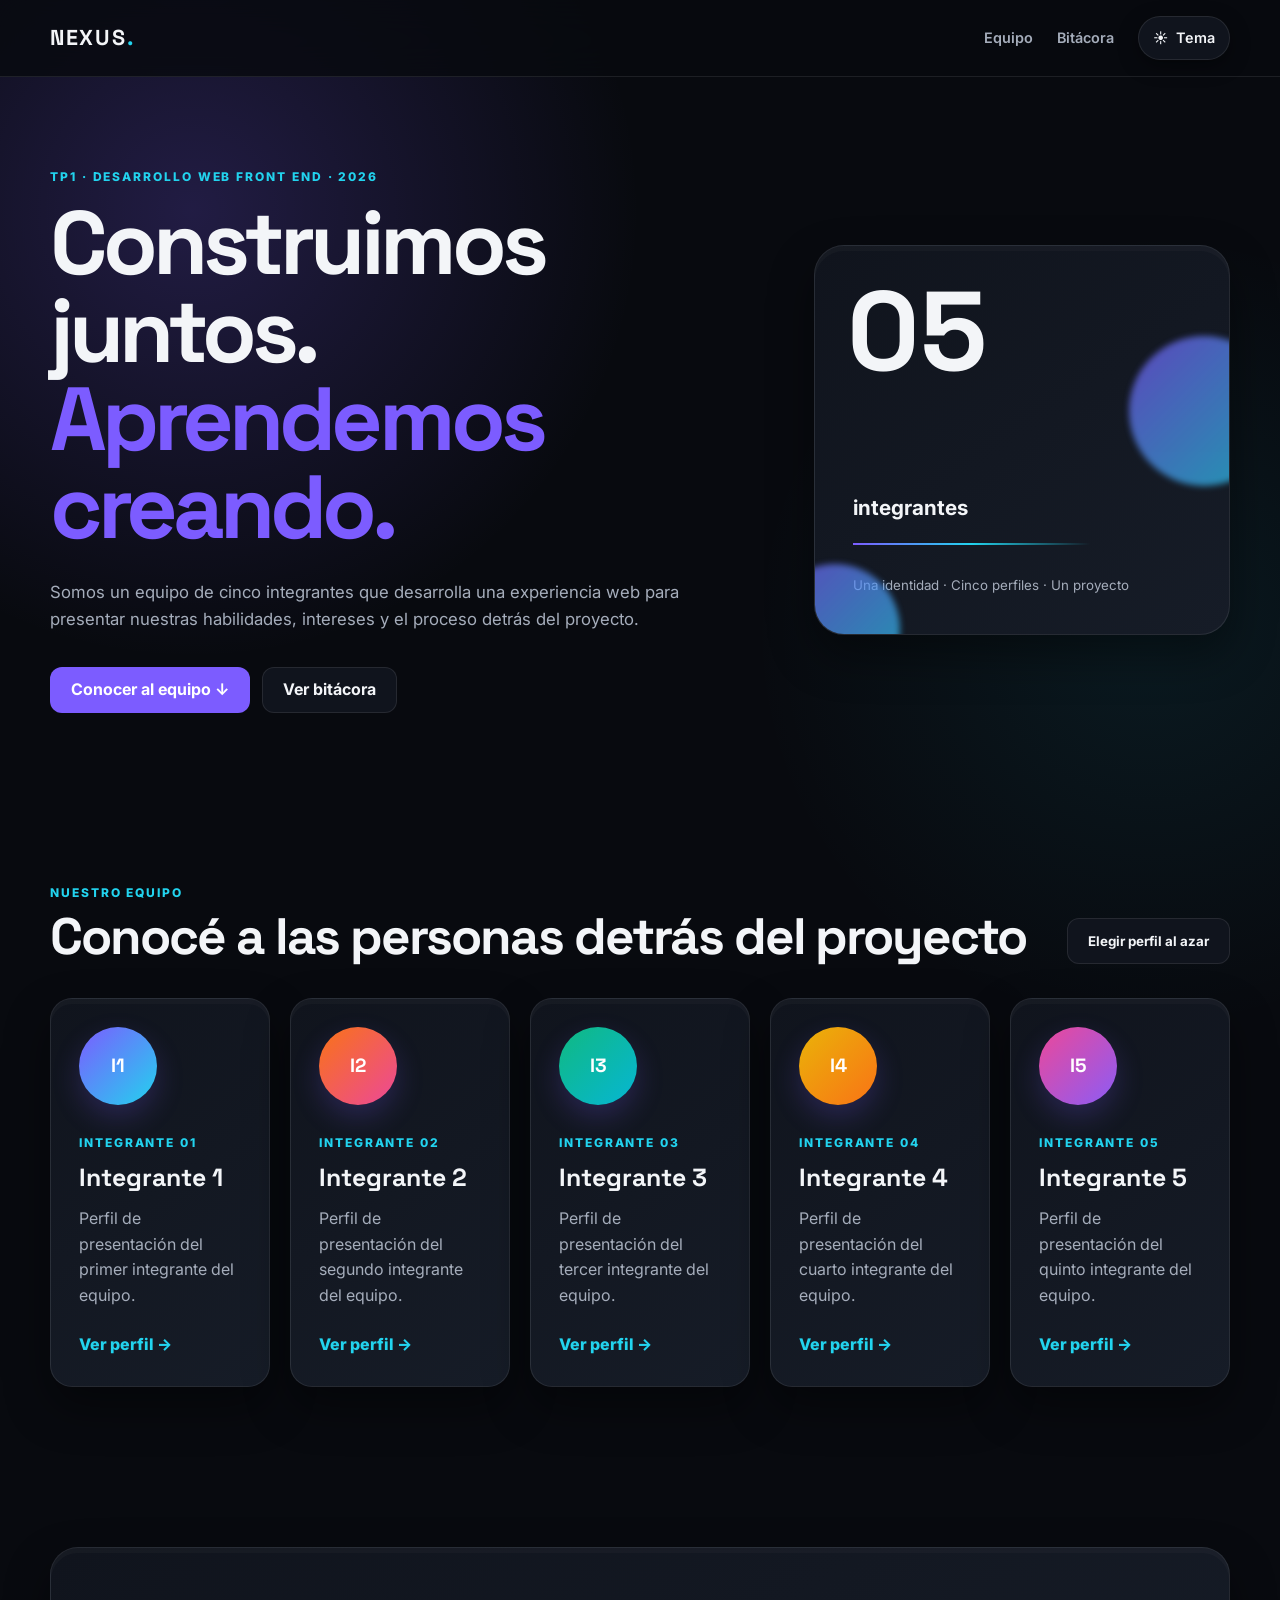
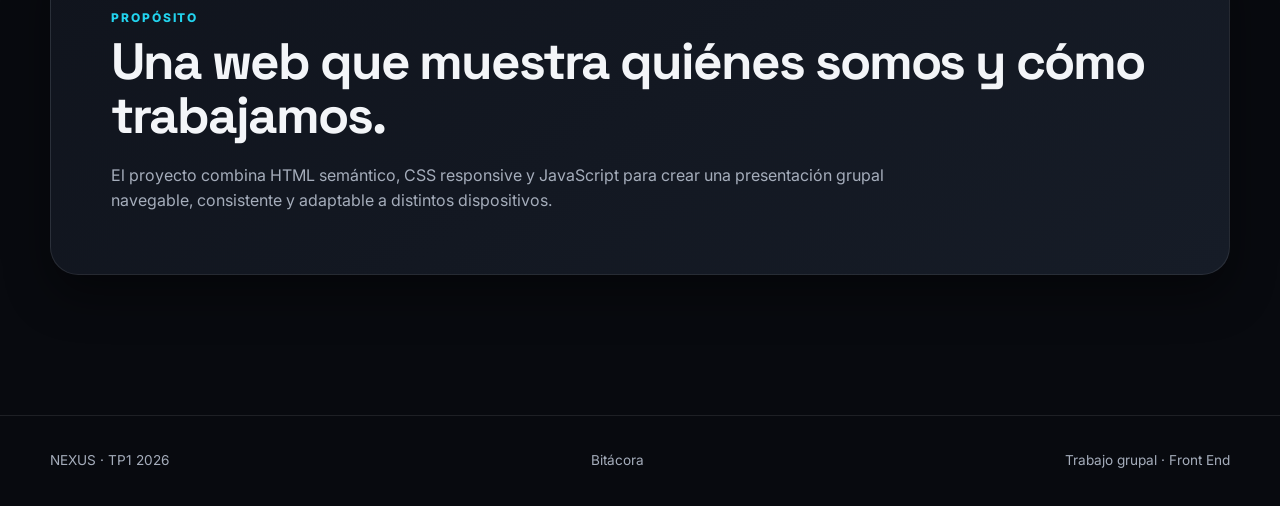
==== index.html @ 94925062 "Subiendo archivos" ====
<!DOCTYPE html>
<html lang="es">
<head>
    <meta charset="UTF-8">
    <meta name="viewport" content="width=device-width, initial-scale=1.0">
    <meta name="description" content="Portada del equipo para el Trabajo Práctico Grupal 1 - Desarrollo de Sistemas Web Front End.">
    <title>Equipo Nexus | TP1 Front End</title>
    <link rel="preconnect" href="https://fonts.googleapis.com">
    <link rel="preconnect" href="https://fonts.gstatic.com" crossorigin>
    <link href="https://fonts.googleapis.com/css2?family=Inter:wght@400;500;600;700;800&family=Space+Grotesk:wght@500;600;700&display=swap" rel="stylesheet">
    <link rel="stylesheet" href="css/styles.css">
    <script src="js/script.js" defer></script>
</head>
<body>
    <header class="site-header">
        <nav class="navbar container" aria-label="Navegación principal">
            <a class="brand" href="index.html">NEXUS<span>.</span></a>
            <div class="nav-links">
                <a href="#equipo">Equipo</a>
                <a href="bitacora.html">Bitácora</a>
                <button class="theme-toggle" type="button" aria-label="Cambiar tema">
                    <span class="theme-icon">☀</span>
                    <span>Tema</span>
                </button>
            </div>
        </nav>
    </header>

    <main>
        <section class="hero container">
            <div class="hero-copy">
                <p class="eyebrow">TP1 · DESARROLLO WEB FRONT END · 2026</p>
                <h1>Construimos juntos.<br><span>Aprendemos creando.</span></h1>
                <p class="hero-text">
                    Somos un equipo de cinco integrantes que desarrolla una experiencia web
                    para presentar nuestras habilidades, intereses y el proceso detrás del proyecto.
                </p>
                <div class="hero-actions">
                    <a class="btn btn-primary" href="#equipo">Conocer al equipo ↓</a>
                    <a class="btn btn-secondary" href="bitacora.html">Ver bitácora</a>
                </div>
            </div>

            <div class="hero-card card-3d">
                <div class="orb orb-one"></div>
                <div class="orb orb-two"></div>
                <span class="hero-number">05</span>
                <p>integrantes</p>
                <div class="hero-line"></div>
                <small>Una identidad · Cinco perfiles · Un proyecto</small>
            </div>
        </section>

        <section class="section container" id="equipo">
            <div class="section-heading">
                <div>
                    <p class="eyebrow">NUESTRO EQUIPO</p>
                    <h2>Conocé a las personas detrás del proyecto</h2>
                </div>
                <button id="random-profile" class="btn btn-secondary" type="button">Elegir perfil al azar</button>
            </div>

            <div class="team-grid">
                <article class="profile-card card-3d">
                    <div class="avatar avatar-1">I1</div>
                    <p class="role">INTEGRANTE 01</p>
                    <h3>Integrante 1</h3>
                    <p>Perfil de presentación del primer integrante del equipo.</p>
                    <a class="card-link" href="integrante1.html">Ver perfil →</a>
                </article>

                <article class="profile-card card-3d">
                    <div class="avatar avatar-2">I2</div>
                    <p class="role">INTEGRANTE 02</p>
                    <h3>Integrante 2</h3>
                    <p>Perfil de presentación del segundo integrante del equipo.</p>
                    <a class="card-link" href="integrante2.html">Ver perfil →</a>
                </article>

                <article class="profile-card card-3d">
                    <div class="avatar avatar-3">I3</div>
                    <p class="role">INTEGRANTE 03</p>
                    <h3>Integrante 3</h3>
                    <p>Perfil de presentación del tercer integrante del equipo.</p>
                    <a class="card-link" href="integrante3.html">Ver perfil →</a>
                </article>

                <article class="profile-card card-3d">
                    <div class="avatar avatar-4">I4</div>
                    <p class="role">INTEGRANTE 04</p>
                    <h3>Integrante 4</h3>
                    <p>Perfil de presentación del cuarto integrante del equipo.</p>
                    <a class="card-link" href="integrante4.html">Ver perfil →</a>
                </article>

                <article class="profile-card card-3d">
                    <div class="avatar avatar-5">I5</div>
                    <p class="role">INTEGRANTE 05</p>
                    <h3>Integrante 5</h3>
                    <p>Perfil de presentación del quinto integrante del equipo.</p>
                    <a class="card-link" href="integrante5.html">Ver perfil →</a>
                </article>
            </div>
        </section>

        <section class="section container">
            <div class="info-card card-3d">
                <p class="eyebrow">PROPÓSITO</p>
                <h2>Una web que muestra quiénes somos y cómo trabajamos.</h2>
                <p>
                    El proyecto combina HTML semántico, CSS responsive y JavaScript para crear
                    una presentación grupal navegable, consistente y adaptable a distintos dispositivos.
                </p>
            </div>
        </section>
    </main>

    <footer class="site-footer">
        <div class="container footer-content">
            <span>NEXUS · TP1 2026</span>
            <a href="bitacora.html">Bitácora</a>
            <span>Trabajo grupal · Front End</span>
        </div>
    </footer>
</body>
</html>
---- css/styles.css ----
:root {
    --bg: #080a0f;
    --surface: #10141d;
    --surface-2: #161c27;
    --text: #f3f5f8;
    --muted: #a5adbb;
    --accent: #7c5cff;
    --accent-2: #22d3ee;
    --border: rgba(255,255,255,.09);
    --shadow: rgba(0,0,0,.42);
    --glow: rgba(124,92,255,.22);
}

body.light-theme {
    --bg: #f1f3f7;
    --surface: #ffffff;
    --surface-2: #e9edf4;
    --text: #141923;
    --muted: #5e6775;
    --accent: #6046d9;
    --accent-2: #0891b2;
    --border: rgba(20,25,35,.10);
    --shadow: rgba(33,41,55,.16);
    --glow: rgba(96,70,217,.16);
}

* {
    box-sizing: border-box;
    margin: 0;
    padding: 0;
}

html {
    scroll-behavior: smooth;
}

body {
    min-height: 100vh;
    background:
        radial-gradient(circle at 15% 10%, var(--glow), transparent 28rem),
        radial-gradient(circle at 90% 30%, rgba(34,211,238,.08), transparent 25rem),
        var(--bg);
    color: var(--text);
    font-family: "Inter", sans-serif;
    line-height: 1.6;
    transition: background .35s ease, color .35s ease;
}

a {
    color: inherit;
    text-decoration: none;
}

button,
a {
    -webkit-tap-highlight-color: transparent;
}

.container {
    width: min(1180px, calc(100% - 40px));
    margin-inline: auto;
}

.site-header {
    position: sticky;
    top: 0;
    z-index: 50;
    border-bottom: 1px solid var(--border);
    background: color-mix(in srgb, var(--bg) 82%, transparent);
    backdrop-filter: blur(18px);
}

.navbar {
    min-height: 76px;
    display: flex;
    align-items: center;
    justify-content: space-between;
    gap: 20px;
}

.brand {
    font-family: "Space Grotesk", sans-serif;
    font-size: 1.35rem;
    font-weight: 700;
    letter-spacing: .08em;
}

.brand span {
    color: var(--accent-2);
}

.nav-links {
    display: flex;
    align-items: center;
    gap: 24px;
    color: var(--muted);
    font-size: .9rem;
    font-weight: 600;
}

.nav-links a {
    transition: color .2s ease;
}

.nav-links a:hover {
    color: var(--text);
}

.theme-toggle {
    border: 1px solid var(--border);
    background: var(--surface);
    color: var(--text);
    border-radius: 999px;
    padding: 9px 14px;
    cursor: pointer;
    display: flex;
    gap: 8px;
    align-items: center;
    font: inherit;
    box-shadow: 0 6px 20px var(--shadow);
    transition: transform .2s ease, box-shadow .2s ease;
}

.theme-toggle:hover {
    transform: translateY(-2px);
    box-shadow: 0 10px 28px var(--shadow);
}

.hero {
    min-height: 650px;
    display: grid;
    grid-template-columns: 1.25fr .75fr;
    align-items: center;
    gap: 70px;
    padding-block: 90px;
}

.eyebrow,
.role {
    color: var(--accent-2);
    font-size: .75rem;
    font-weight: 800;
    letter-spacing: .16em;
}

.hero h1,
.page-hero h1,
.profile-intro h1 {
    margin-top: 14px;
    font-family: "Space Grotesk", sans-serif;
    font-size: clamp(3rem, 7vw, 6rem);
    line-height: .98;
    letter-spacing: -.055em;
}

.hero h1 span {
    color: var(--accent);
}

.hero-text,
.page-hero > p:last-child,
.profile-description {
    max-width: 650px;
    margin-top: 28px;
    color: var(--muted);
    font-size: 1.05rem;
}

.hero-actions,
.profile-nav {
    display: flex;
    flex-wrap: wrap;
    gap: 12px;
    margin-top: 34px;
}

.btn {
    display: inline-flex;
    justify-content: center;
    align-items: center;
    min-height: 46px;
    padding: 0 20px;
    border-radius: 12px;
    border: 1px solid var(--border);
    font-weight: 700;
    cursor: pointer;
    font-family: inherit;
    transition: transform .2s ease, box-shadow .2s ease, background .2s ease;
}

.btn:hover {
    transform: translateY(-3px);
    box-shadow: 0 12px 30px var(--shadow);
}

.btn-primary {
    background: var(--accent);
    color: white;
    border-color: transparent;
}

.btn-secondary {
    background: var(--surface);
    color: var(--text);
}

.card-3d {
    border: 1px solid var(--border);
    background: linear-gradient(145deg, var(--surface), var(--surface-2));
    box-shadow:
        0 20px 45px var(--shadow),
        0 5px 0 rgba(255,255,255,.025) inset;
    transition:
        transform .3s cubic-bezier(.2,.8,.2,1),
        box-shadow .3s ease,
        border-color .3s ease;
    animation: cardEntrance .7s ease both;
}

.card-3d:hover {
    transform: translateY(-9px) rotateX(1deg) rotateY(-1deg);
    box-shadow:
        0 32px 60px var(--shadow),
        0 0 35px var(--glow);
    border-color: color-mix(in srgb, var(--accent) 45%, var(--border));
}

@keyframes cardEntrance {
    from {
        opacity: 0;
        transform: translateY(24px);
    }
    to {
        opacity: 1;
        transform: translateY(0);
    }
}

.hero-card {
    min-height: 390px;
    padding: 38px;
    position: relative;
    overflow: hidden;
    display: flex;
    flex-direction: column;
    justify-content: flex-end;
    border-radius: 30px;
    transform: rotate(2deg);
}

.hero-card:hover {
    transform: translateY(-9px) rotate(0deg);
}

.hero-number {
    position: absolute;
    top: 30px;
    left: 32px;
    font-family: "Space Grotesk", sans-serif;
    font-size: 7rem;
    font-weight: 700;
    line-height: 1;
}

.hero-card p {
    font-size: 1.3rem;
    font-weight: 700;
}

.hero-card small {
    color: var(--muted);
    margin-top: 12px;
}

.hero-line {
    width: 70%;
    height: 2px;
    margin: 18px 0;
    background: linear-gradient(90deg, var(--accent), var(--accent-2), transparent);
}

.orb {
    position: absolute;
    width: 150px;
    height: 150px;
    border-radius: 50%;
    filter: blur(3px);
    opacity: .7;
    background: linear-gradient(135deg, var(--accent), var(--accent-2));
    animation: float 5s ease-in-out infinite;
}

.orb-one {
    top: 90px;
    right: -50px;
}

.orb-two {
    bottom: -60px;
    left: -45px;
    width: 130px;
    height: 130px;
    animation-delay: -2s;
}

@keyframes float {
    50% { transform: translateY(-18px) scale(1.06); }
}

.section {
    padding-block: 80px;
}

.section-heading {
    display: flex;
    align-items: end;
    justify-content: space-between;
    gap: 30px;
    margin-bottom: 34px;
}

.section h2,
.info-card h2 {
    margin-top: 8px;
    font-family: "Space Grotesk", sans-serif;
    font-size: clamp(2rem, 4vw, 3.4rem);
    line-height: 1.05;
    letter-spacing: -.04em;
}

.team-grid {
    display: grid;
    grid-template-columns: repeat(3, 1fr);
    gap: 20px;
}

.profile-card {
    min-height: 330px;
    border-radius: 22px;
    padding: 28px;
    display: flex;
    flex-direction: column;
    align-items: flex-start;
}

.profile-card:nth-child(4),
.profile-card:nth-child(5) {
    grid-column: span 1;
}

.avatar,
.large-avatar {
    display: grid;
    place-items: center;
    flex-shrink: 0;
    border-radius: 50%;
    background: linear-gradient(135deg, var(--accent), var(--accent-2));
    color: white;
    font-family: "Space Grotesk", sans-serif;
    font-weight: 800;
    box-shadow: 0 12px 28px var(--glow);
}

.avatar {
    width: 78px;
    height: 78px;
    font-size: 1.2rem;
    margin-bottom: 28px;
}

.avatar-2 { background: linear-gradient(135deg, #f97316, #ec4899); }
.avatar-3 { background: linear-gradient(135deg, #10b981, #06b6d4); }
.avatar-4 { background: linear-gradient(135deg, #eab308, #f97316); }
.avatar-5 { background: linear-gradient(135deg, #ec4899, #8b5cf6); }

.profile-card h3 {
    margin: 6px 0 8px;
    font-family: "Space Grotesk", sans-serif;
    font-size: 1.55rem;
}

.profile-card > p:not(.role) {
    color: var(--muted);
}

.card-link {
    margin-top: auto;
    padding-top: 24px;
    color: var(--accent-2);
    font-weight: 800;
}

.info-card {
    border-radius: 28px;
    padding: clamp(28px, 5vw, 60px);
}

.info-card > p:last-child {
    max-width: 780px;
    margin-top: 20px;
    color: var(--muted);
}

.site-footer {
    margin-top: 60px;
    border-top: 1px solid var(--border);
}

.footer-content {
    min-height: 90px;
    display: flex;
    align-items: center;
    justify-content: space-between;
    gap: 20px;
    color: var(--muted);
    font-size: .85rem;
}

.footer-content a:hover {
    color: var(--text);
}

.profile-hero {
    min-height: 580px;
    display: grid;
    grid-template-columns: 1fr .8fr;
    align-items: center;
    gap: 70px;
    padding-block: 90px;
}

.back-link {
    display: inline-block;
    color: var(--accent-2);
    font-weight: 700;
    margin-bottom: 42px;
}

.large-avatar {
    width: 100px;
    height: 100px;
    font-size: 1.5rem;
    margin: 0 0 24px;
}

.profile-data {
    border-radius: 24px;
    padding: 30px;
}

.data-row {
    padding: 22px 0;
    display: flex;
    justify-content: space-between;
    gap: 20px;
    border-bottom: 1px solid var(--border);
}

.data-row:last-child {
    border-bottom: 0;
}

.data-row span {
    color: var(--muted);
}

.data-row strong {
    text-align: right;
}

.skills-grid {
    display: grid;
    grid-template-columns: repeat(4, 1fr);
    gap: 18px;
}

.mini-card {
    min-height: 220px;
    border-radius: 20px;
    padding: 24px;
}

.mini-card > span,
.favorites-list span {
    color: var(--accent-2);
    font-size: .75rem;
    font-weight: 800;
}

.mini-card h3 {
    margin-top: 65px;
    font-family: "Space Grotesk", sans-serif;
    font-size: 1.3rem;
}

.mini-card p {
    color: var(--muted);
    margin-top: 6px;
    font-size: .9rem;
}

.dynamic-result {
    min-height: 28px;
    margin-top: 20px;
    color: var(--accent-2);
    font-weight: 700;
}

.favorites-section {
    display: grid;
    grid-template-columns: 1fr 1fr;
    gap: 20px;
}

.favorites-card {
    border-radius: 24px;
    padding: 30px;
}

.favorites-list {
    margin-top: 22px;
}

.favorites-list div {
    display: flex;
    align-items: center;
    gap: 18px;
    padding: 17px 0;
    border-bottom: 1px solid var(--border);
}

.favorites-list div:last-child {
    border-bottom: 0;
}

.page-hero {
    padding-block: 100px 60px;
}

.page-hero h1 {
    font-size: clamp(3.2rem, 7vw, 6rem);
}

.timeline {
    display: grid;
    gap: 20px;
    padding-bottom: 40px;
}

.timeline-item {
    border-radius: 24px;
    padding: 28px;
    display: grid;
    grid-template-columns: 70px 1fr;
    gap: 20px;
    align-items: start;
}

.timeline-number {
    display: grid;
    place-items: center;
    width: 58px;
    height: 58px;
    border-radius: 16px;
    background: var(--surface-2);
    color: var(--accent-2);
    font-weight: 800;
}

.timeline-item h2 {
    margin: 5px 0 8px;
    font-family: "Space Grotesk", sans-serif;
}

.timeline-item p:not(.role) {
    color: var(--muted);
    max-width: 800px;
}

@media (min-width: 1200px) {
    .team-grid {
        grid-template-columns: repeat(5, 1fr);
    }

    .profile-card:nth-child(4),
    .profile-card:nth-child(5) {
        grid-column: auto;
    }
}

@media (max-width: 900px) {
    .hero,
    .profile-hero {
        grid-template-columns: 1fr;
        gap: 45px;
    }

    .hero {
        padding-block: 70px;
    }

    .hero-card {
        min-height: 300px;
        transform: none;
    }

    .team-grid {
        grid-template-columns: repeat(2, 1fr);
    }

    .skills-grid {
        grid-template-columns: repeat(2, 1fr);
    }

    .section-heading {
        align-items: flex-start;
        flex-direction: column;
    }

    .favorites-section {
        grid-template-columns: 1fr;
    }
}

@media (max-width: 400px) {
    .container {
        width: min(100% - 24px, 1180px);
    }

    .navbar {
        min-height: 68px;
    }

    .nav-links {
        gap: 8px;
        font-size: .75rem;
    }

    .nav-links a {
        display: none;
    }

    .theme-toggle {
        padding: 8px 10px;
    }

    .hero {
        min-height: auto;
        padding-block: 55px;
    }

    .hero h1,
    .page-hero h1,
    .profile-intro h1 {
        font-size: 3rem;
    }

    .hero-actions,
    .profile-nav {
        flex-direction: column;
    }

    .btn {
        width: 100%;
    }

    .team-grid,
    .skills-grid {
        grid-template-columns: 1fr;
    }

    .profile-card,
    .mini-card,
    .timeline-item {
        padding: 22px;
    }

    .timeline-item {
        grid-template-columns: 1fr;
    }

    .footer-content {
        flex-direction: column;
        justify-content: center;
        padding-block: 24px;
    }
}
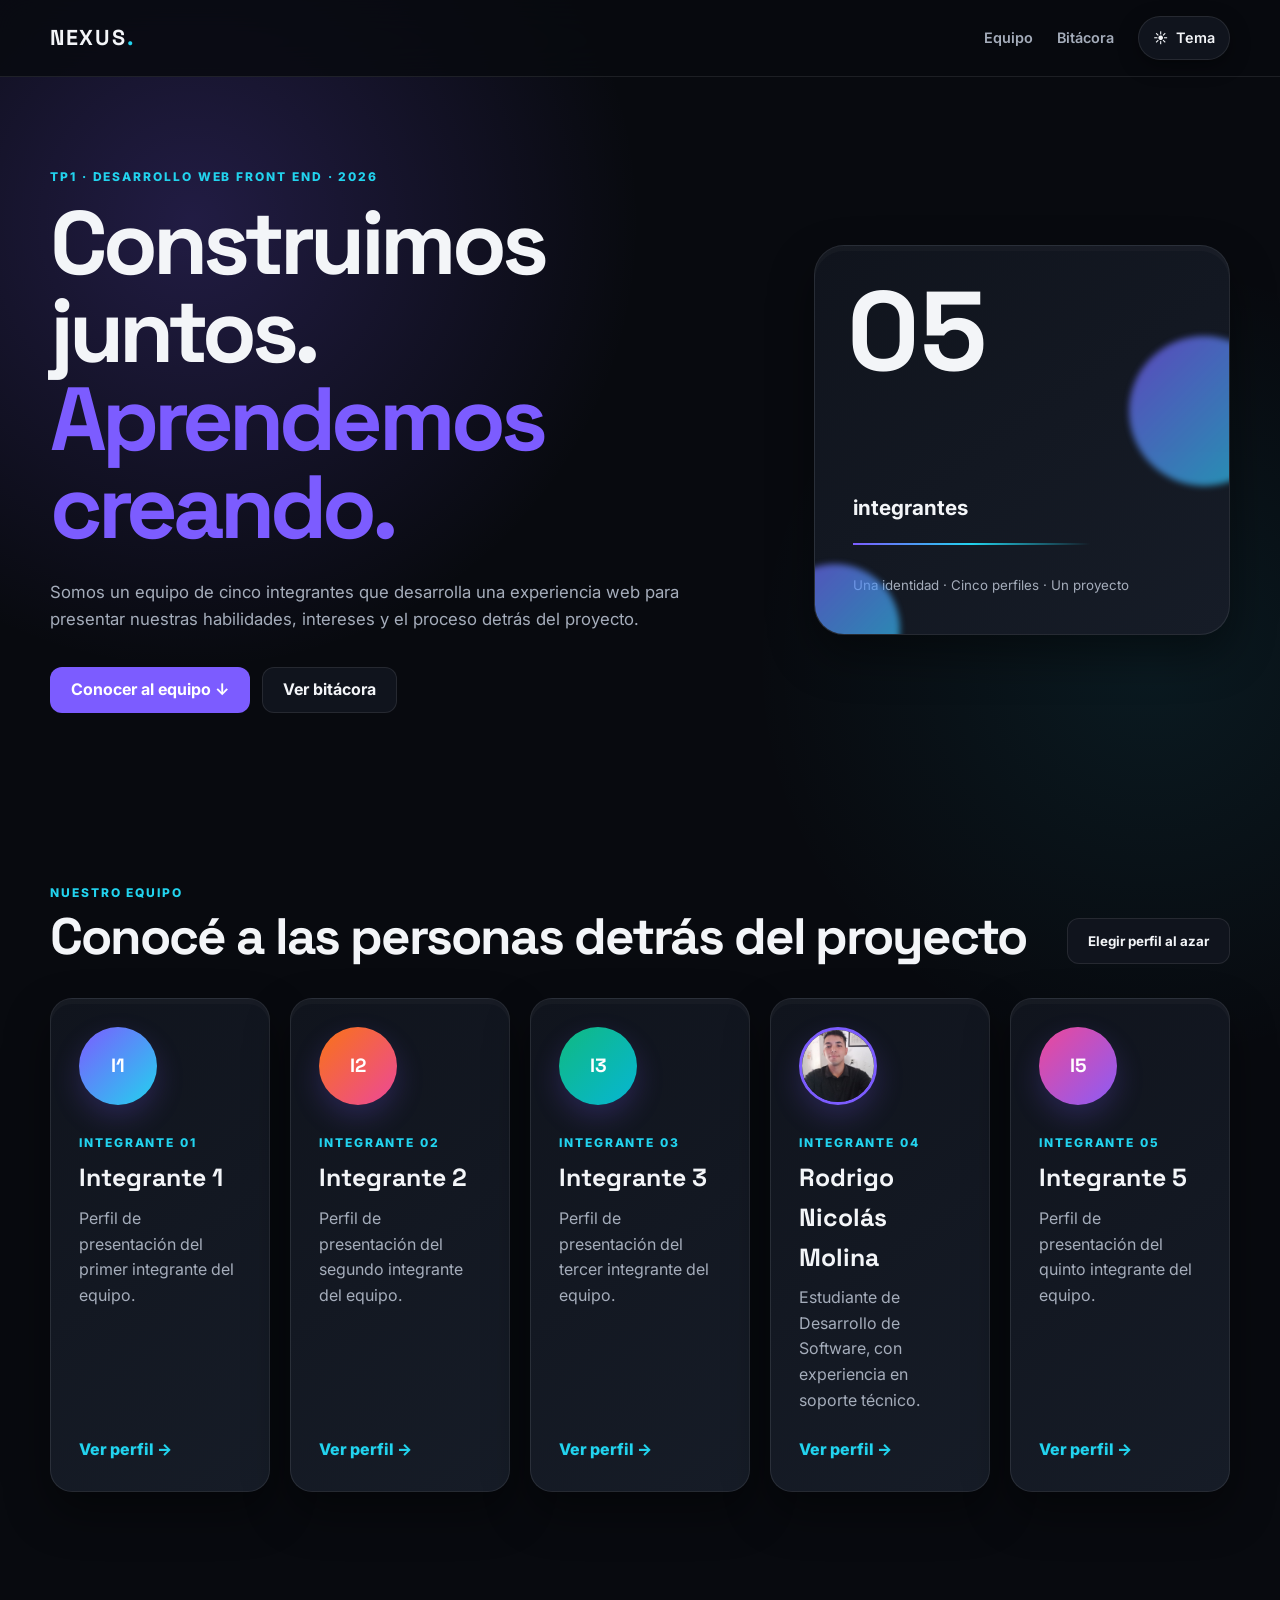
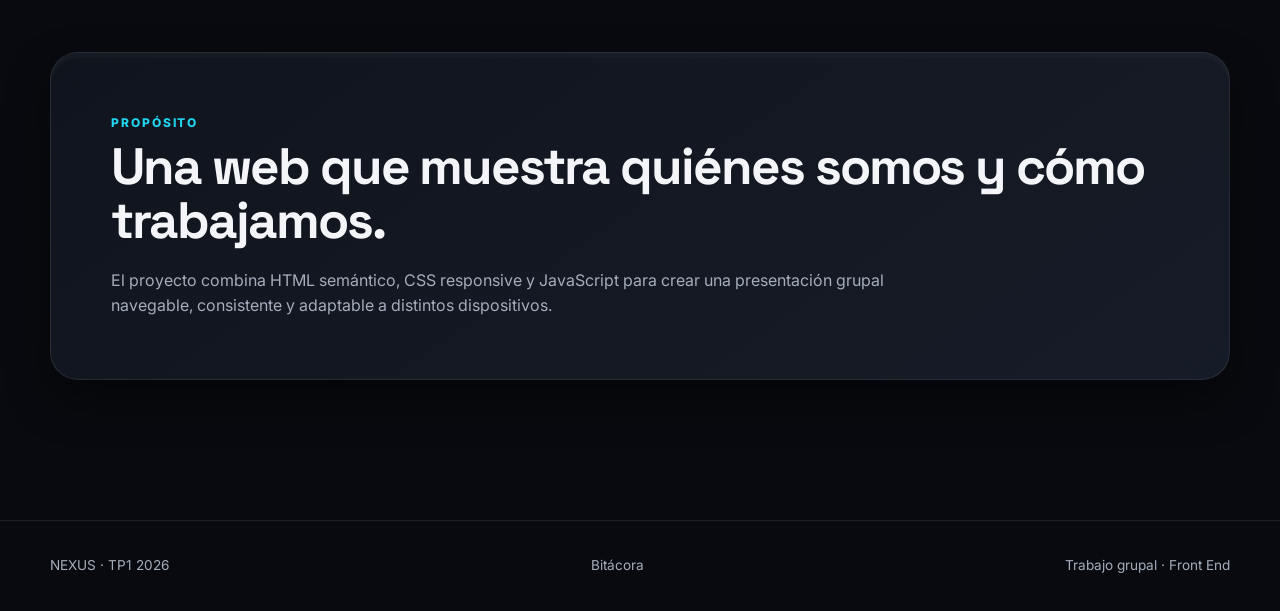
==== commit 012c7302: "Completar perfil de Rodrigo Molina (integrante4)" ====
--- a/index.html
+++ b/index.html
@@ -86,10 +86,10 @@
                 </article>
 
                 <article class="profile-card card-3d">
-                    <div class="avatar avatar-4">I4</div>
+                    <img src="img/rodrigo.jpg" alt="Foto de perfil de Rodrigo Nicolás Molina" class="avatar avatar-photo">
                     <p class="role">INTEGRANTE 04</p>
-                    <h3>Integrante 4</h3>
-                    <p>Perfil de presentación del cuarto integrante del equipo.</p>
+                    <h3>Rodrigo Nicolás Molina</h3>
+                    <p>Estudiante de Desarrollo de Software, con experiencia en soporte técnico.</p>
                     <a class="card-link" href="integrante4.html">Ver perfil →</a>
                 </article>
 
--- a/css/styles.css
+++ b/css/styles.css
@@ -443,6 +443,12 @@
     margin: 0 0 24px;
 }
 
+.avatar-photo,
+.large-avatar.avatar-photo {
+    object-fit: cover;
+    border: 3px solid var(--accent);
+}
+
 .profile-data {
     border-radius: 24px;
     padding: 30px;
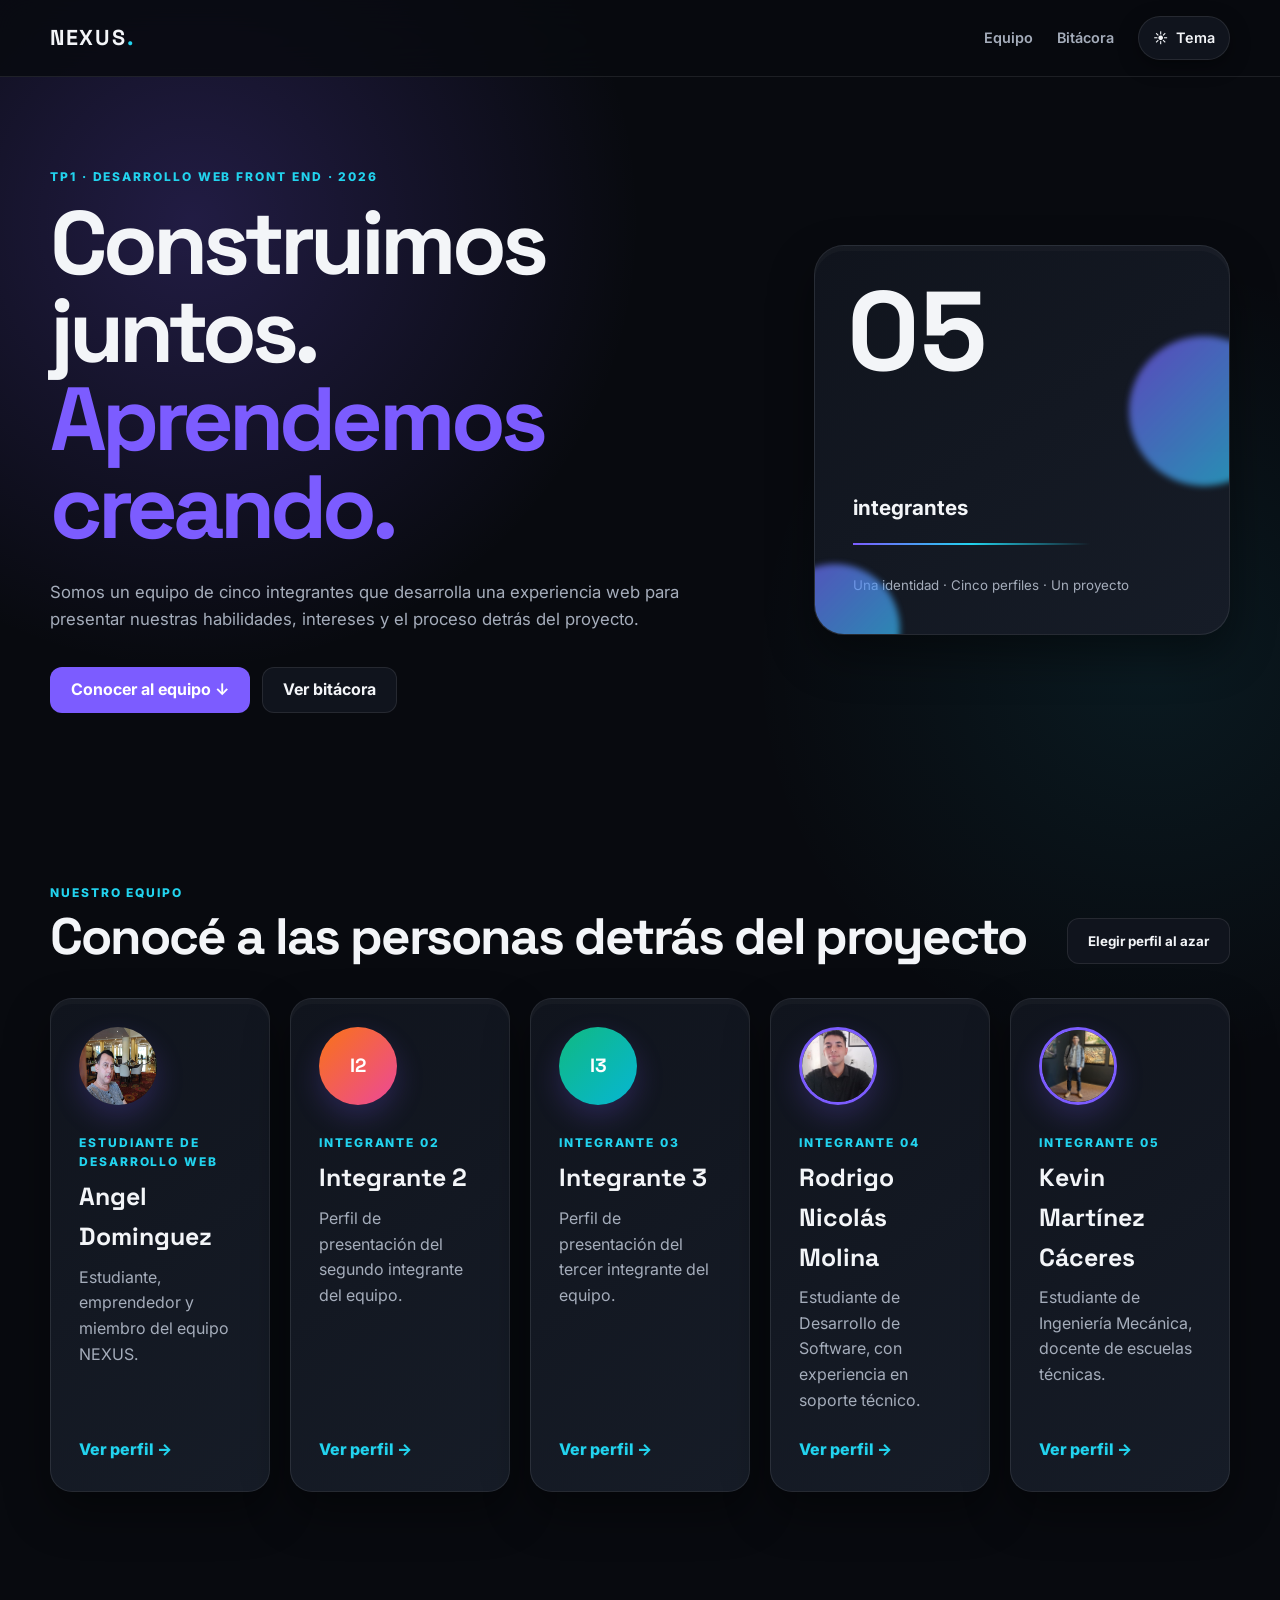
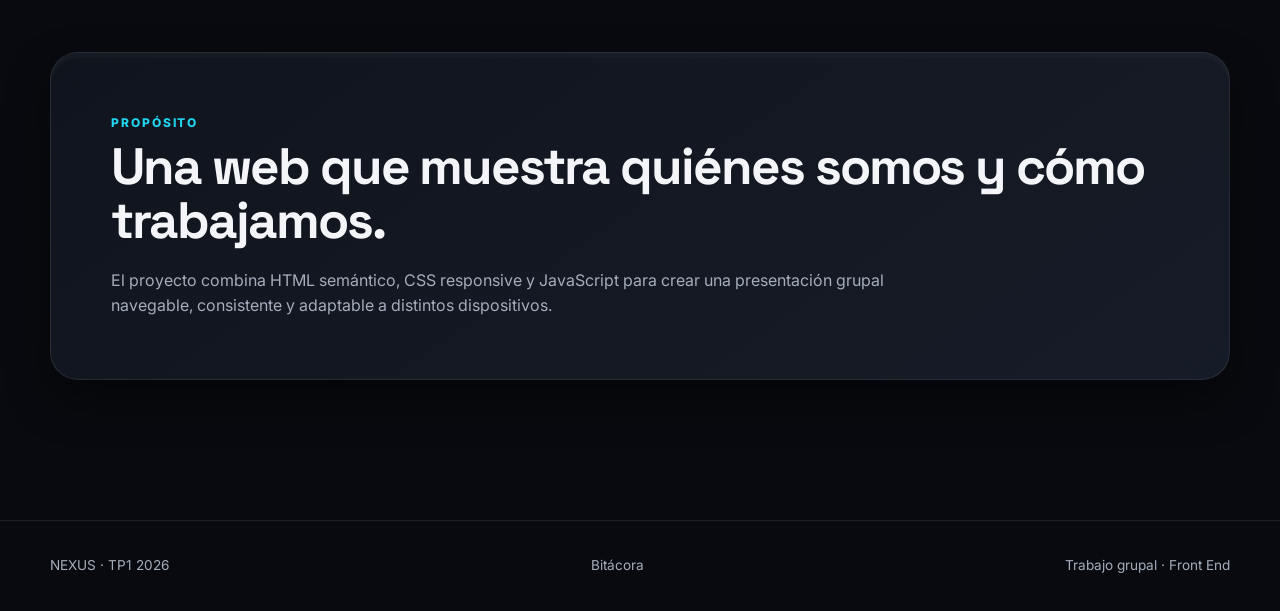
==== commit 1898e0f6: "Actualizacion bitacora y readme" ====
--- a/index.html
+++ b/index.html
@@ -62,10 +62,10 @@
 
             <div class="team-grid">
                 <article class="profile-card card-3d">
-                    <div class="avatar avatar-1">I1</div>
-                    <p class="role">INTEGRANTE 01</p>
-                    <h3>Integrante 1</h3>
-                    <p>Perfil de presentación del primer integrante del equipo.</p>
+                    <img class="avatar avatar-1" src="img/angel.jpg" alt="Foto de Angel Dominguez">
+                    <p class="role">ESTUDIANTE DE DESARROLLO WEB</p>
+                    <h3>Angel Dominguez</h3>
+                    <p>Estudiante, emprendedor y miembro del equipo NEXUS.</p>
                     <a class="card-link" href="integrante1.html">Ver perfil →</a>
                 </article>
 
@@ -94,10 +94,10 @@
                 </article>
 
                 <article class="profile-card card-3d">
-                    <div class="avatar avatar-5">I5</div>
+                    <img src="img/kdmc.jpg" alt="Foto de Kevin Martínez Cáceres" class="avatar avatar-photo">
                     <p class="role">INTEGRANTE 05</p>
-                    <h3>Integrante 5</h3>
-                    <p>Perfil de presentación del quinto integrante del equipo.</p>
+                    <h3>Kevin Martínez Cáceres</h3>
+                    <p>Estudiante de Ingeniería Mecánica, docente de escuelas técnicas.</p>
                     <a class="card-link" href="integrante5.html">Ver perfil →</a>
                 </article>
             </div>
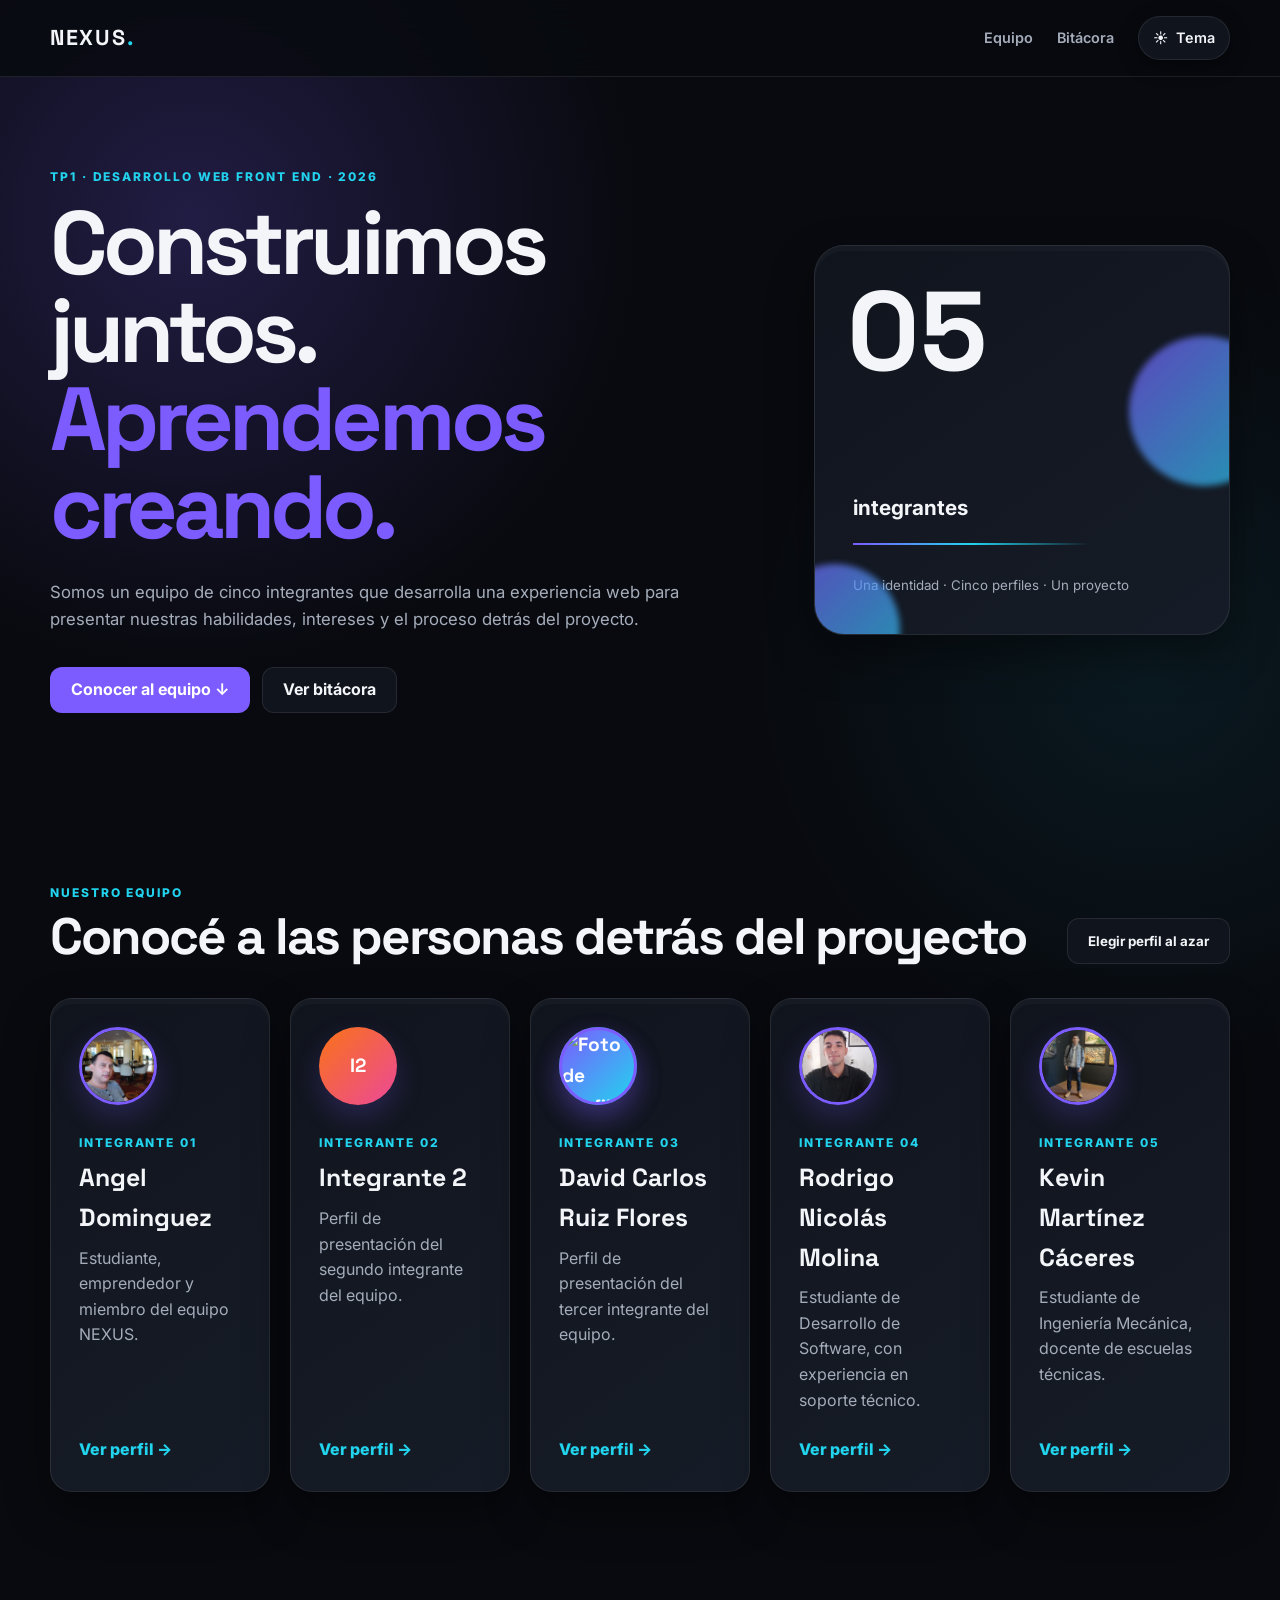
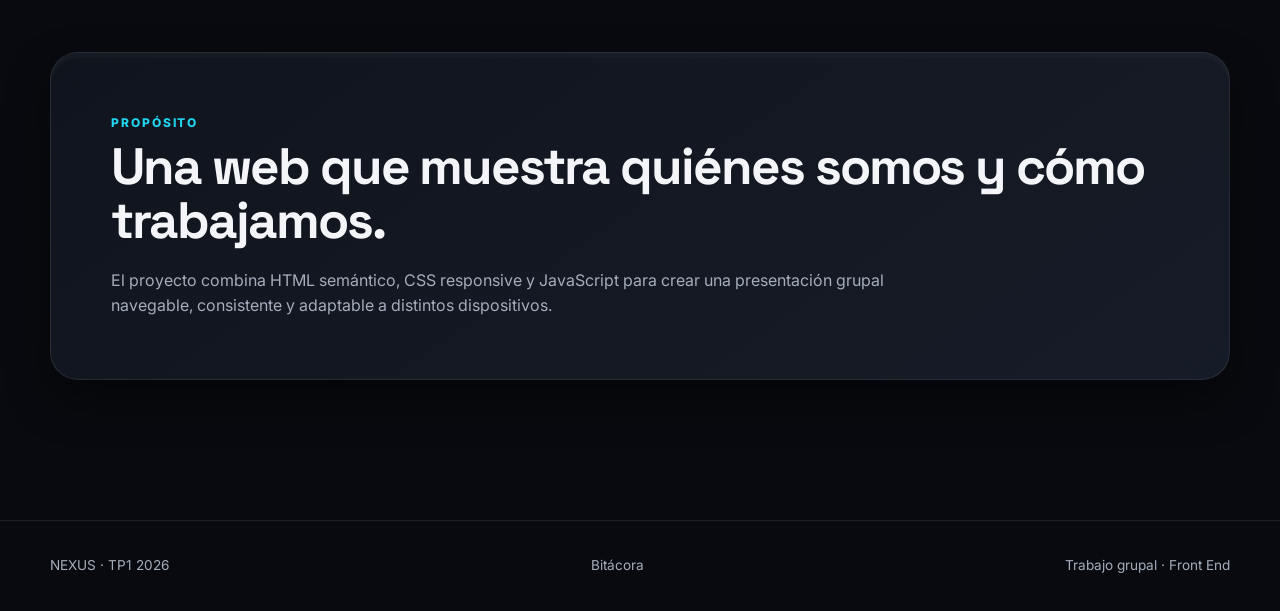
==== commit ab531174: "Integrante 3: actualizo estructura del index" ====
--- a/index.html
+++ b/index.html
@@ -62,8 +62,8 @@
 
             <div class="team-grid">
                 <article class="profile-card card-3d">
-                    <img class="avatar avatar-1" src="img/angel.jpg" alt="Foto de Angel Dominguez">
-                    <p class="role">ESTUDIANTE DE DESARROLLO WEB</p>
+                    <img class="avatar avatar-photo" src="img/angel.jpg" alt="Foto de Angel Dominguez">
+                    <p class="role">INTEGRANTE 01</p>
                     <h3>Angel Dominguez</h3>
                     <p>Estudiante, emprendedor y miembro del equipo NEXUS.</p>
                     <a class="card-link" href="integrante1.html">Ver perfil →</a>
@@ -78,9 +78,9 @@
                 </article>
 
                 <article class="profile-card card-3d">
-                    <div class="avatar avatar-3">I3</div>
+                    <div class="avatar avatar-3"><img src="img/david.jpg" alt="Foto de perfil de David Carlos Ruiz Flores" class="avatar avatar-photo"></div>
                     <p class="role">INTEGRANTE 03</p>
-                    <h3>Integrante 3</h3>
+                    <h3>David Carlos Ruiz Flores</h3>
                     <p>Perfil de presentación del tercer integrante del equipo.</p>
                     <a class="card-link" href="integrante3.html">Ver perfil →</a>
                 </article>
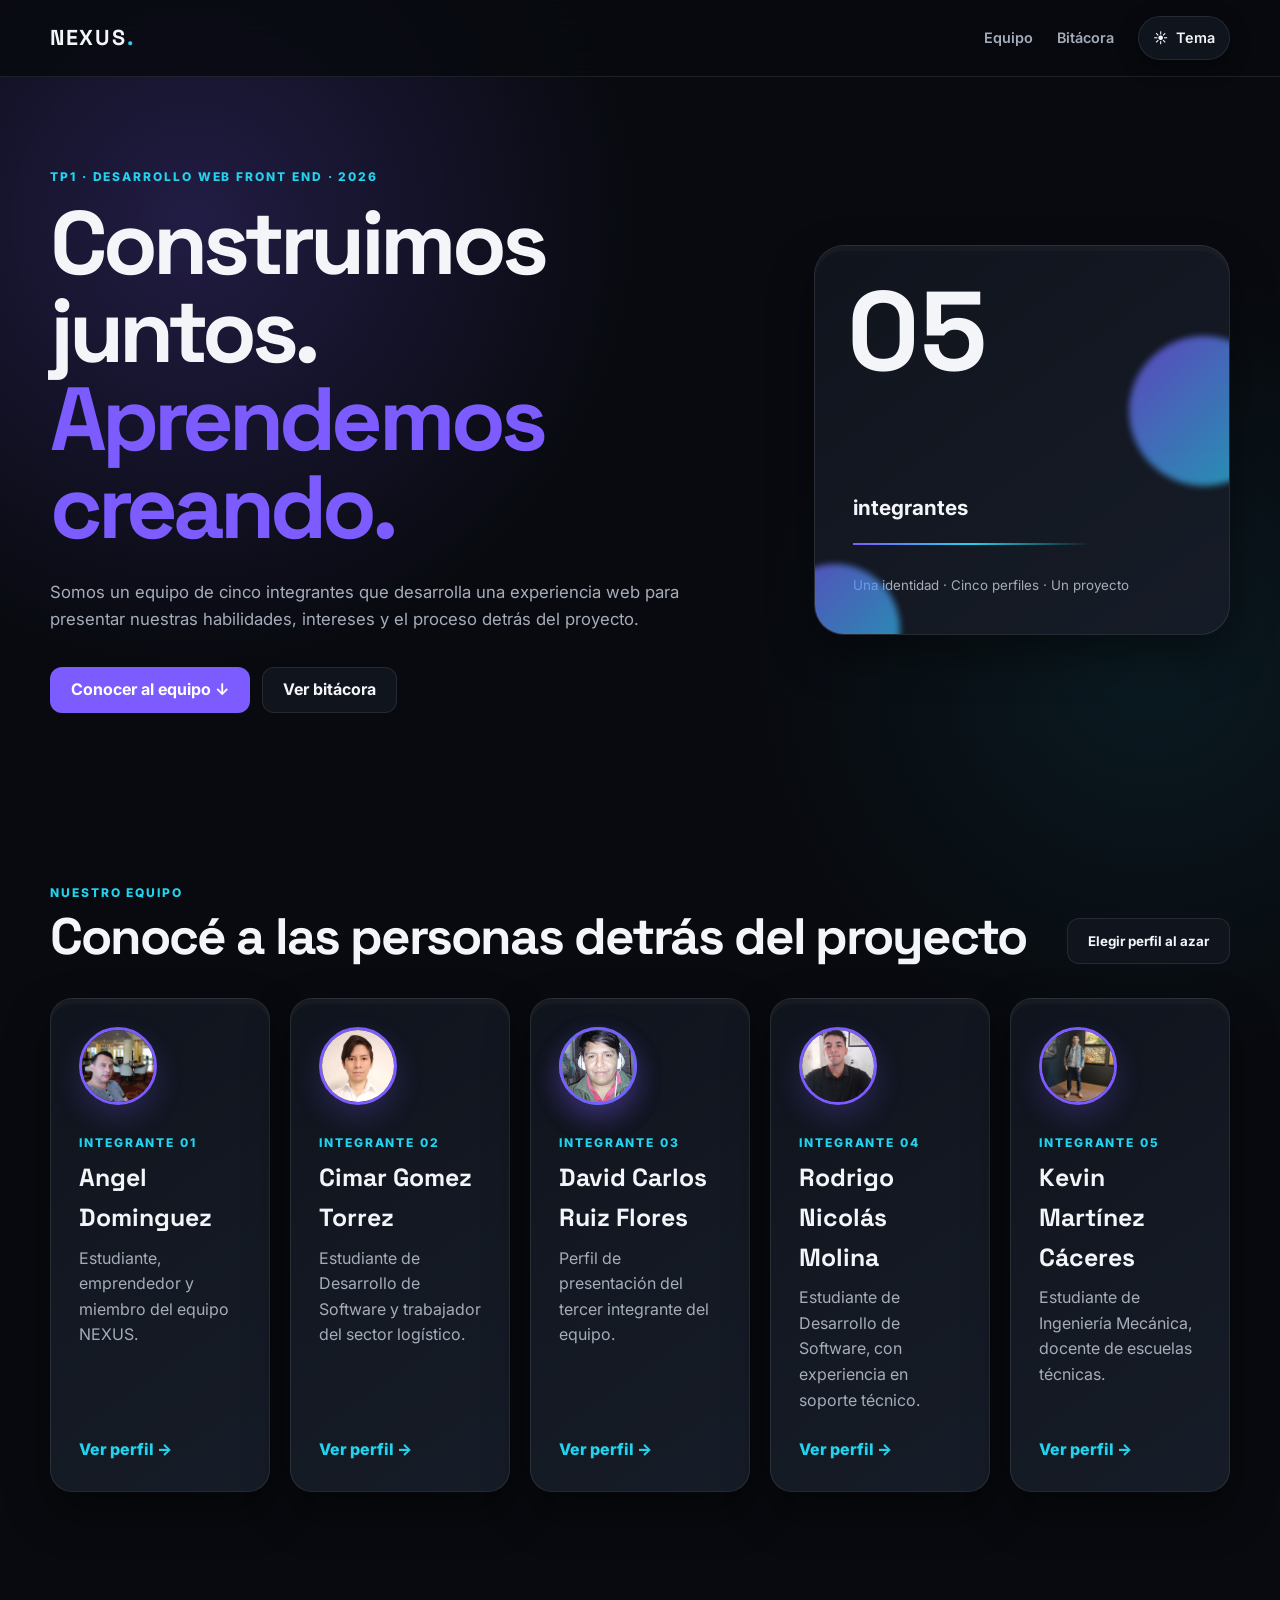
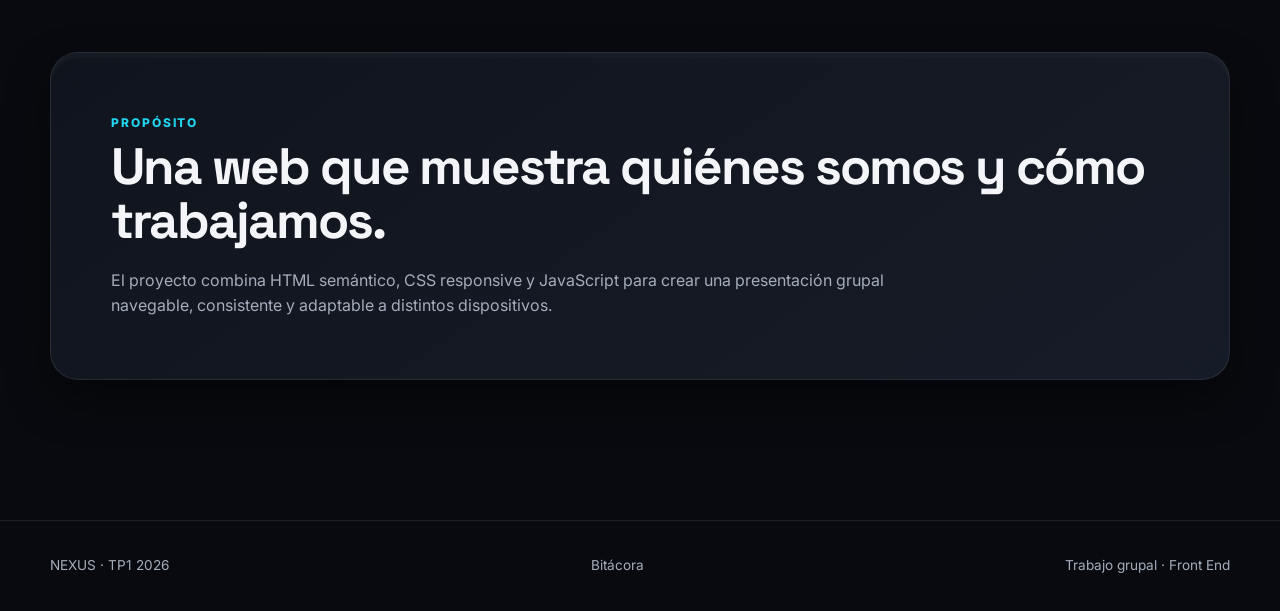
==== commit 864f0706: "Actualiza la tarjeta de perfil de integrante2" ====
--- a/index.html
+++ b/index.html
@@ -70,10 +70,10 @@
                 </article>
 
                 <article class="profile-card card-3d">
-                    <div class="avatar avatar-2">I2</div>
+                    <img class="avatar avatar-photo" src="img/cimar.jpg" alt="Foto de Cimar Gomez Torrez">
                     <p class="role">INTEGRANTE 02</p>
-                    <h3>Integrante 2</h3>
-                    <p>Perfil de presentación del segundo integrante del equipo.</p>
+                    <h3>Cimar Gomez Torrez</h3>
+                    <p>Estudiante de Desarrollo de Software y trabajador del sector logístico.</p>
                     <a class="card-link" href="integrante2.html">Ver perfil →</a>
                 </article>
 
--- a/css/styles.css
+++ b/css/styles.css
@@ -153,6 +153,10 @@
     letter-spacing: -.055em;
 }
 
+.profile-intro1 .eyebrow {
+    margin-top: 12px;
+}
+
 .hero h1 span {
     color: var(--accent);
 }
@@ -661,6 +665,7 @@
         font-size: 3rem;
     }
 
+
     .hero-actions,
     .profile-nav {
         flex-direction: column;
